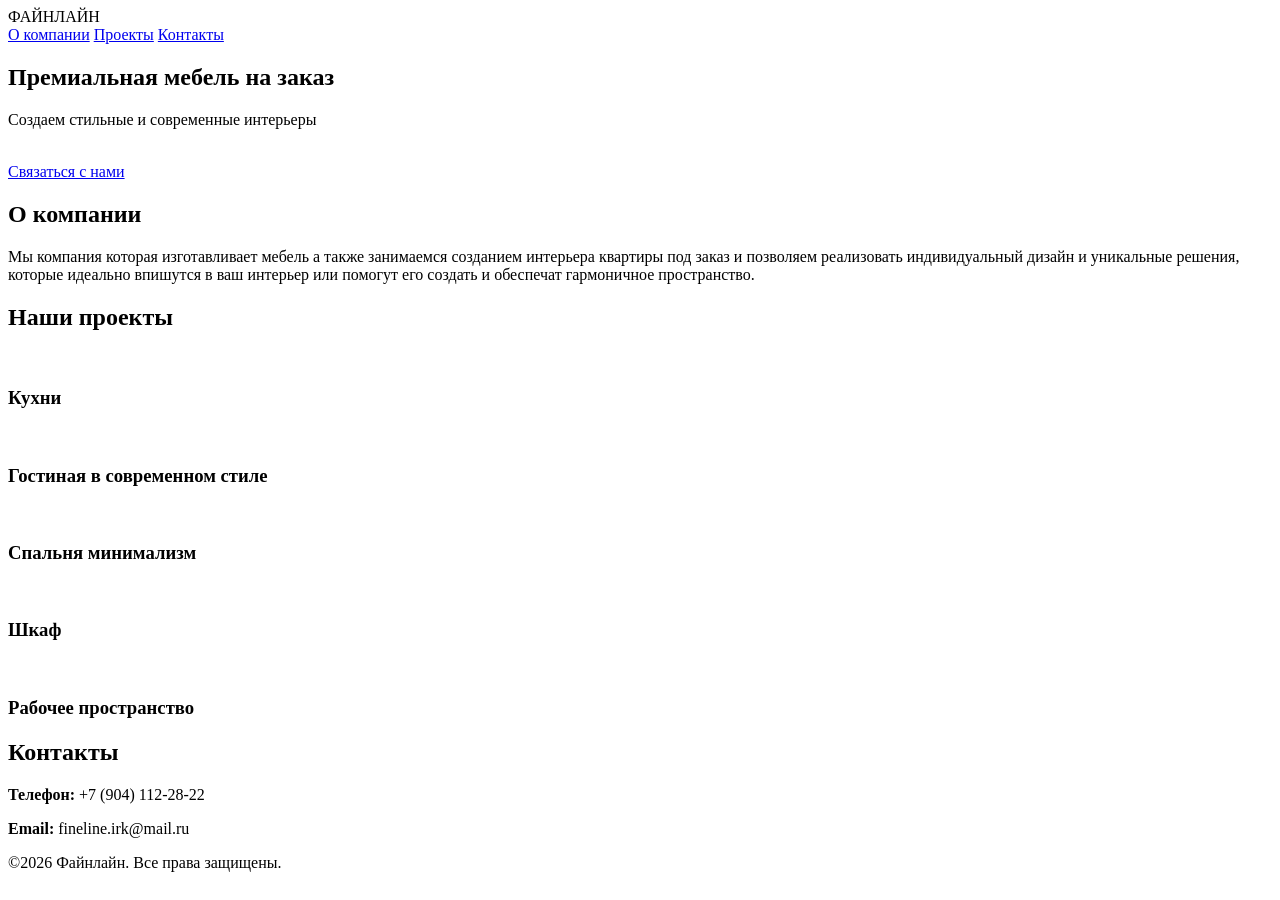
==== index.html @ b8c41913 "Add files via upload" ====
<!DOCTYPE html>
<html lang="ru">
<head>
  <meta charset="UTF-8">
  <meta name="viewport" content="width=device-width, initial-scale=1.0">
  <title>Файнлайн</title>

  <link rel="stylesheet" href="style.css">

  <!-- Иконки соцсетей -->
  <link rel="stylesheet" href="https://cdnjs.cloudflare.com/ajax/libs/font-awesome/6.5.0/css/all.min.css">
</head>
<body>

<!-- HEADER -->
<header class="header">
  <div class="container header-container">
    <div class="logo">ФАЙНЛАЙН</div>

    <nav class="nav" id="nav">
      <a href="#about">О компании</a>
      <a href="#projects">Проекты</a>
      <a href="#contacts">Контакты</a>
    </nav>

    <div class="burger" id="burger">
      <span></span>
      <span></span>
      <span></span>
    </div>
  </div>
</header>

<!-- HERO -->
<section class="hero">
  <div class="overlay"></div>
  <div class="hero-content container">
    <h1>Премиальная мебель на заказ</h1>
    <p>Создаем стильные и современные интерьеры</p> <br>
    <a href="#contacts" class="btn">Связаться с нами</a>
  </div>
</section>

<!-- ABOUT -->
<section id="about" class="section about reveal">
  <div class="container">
    <h2>О компании</h2>

    <div class="about-text">
      <p>
        Мы компания которая изготавливает мебель а также занимаемся созданием интерьера квартиры  под заказ и позволяем реализовать индивидуальный дизайн и уникальные решения, которые идеально впишутся в ваш интерьер или помогут его создать и обеспечат гармоничное пространство.
      </p>

    </div>
  </div>
</section>

<!-- PROJECTS -->
<section id="projects" class="section projects reveal">
  <div class="container">
    <h2>Наши проекты</h2>

    <div class="projects-grid">

      <div class="project-card" data-gallery="kitchen">
        <img src="img/photo_2026-02-28_16-57-10.jpg" alt="">
        <h3>Кухни</h3>
      </div>

      <div class="project-card" data-gallery="livingroom">
        <img src="img/photo_2026-02-28_17-17-15.jpg" alt="">
        <h3>Гостиная в современном стиле</h3>
      </div>

      <div class="project-card" data-gallery="bedroom">
        <img src="img/photo_2026-02-28_17-24-53.jpg" alt="">
        <h3>Спальня минимализм</h3>
      </div>

      <div class="project-card" data-gallery="wardrobe">
        <img src="img/photo_2026-02-28_14-47-48.jpg" alt="">
        <h3>Шкаф</h3>
      </div>
        
      <div class="project-card" data-gallery="bathroom">
        <img src="img/photo_2026-02-28_17-22-26.jpg" alt="">
        <h3>Рабочее пространство</h3>
      </div>

    </div>
  </div>
</section>

<!-- CONTACTS -->
<section id="contacts" class="section contacts reveal">
  <div class="container">
    <h2>Контакты</h2>

    <div class="contacts-info">
      <p><strong>Телефон:</strong> +7 (904) 112-28-22</p>
      <p><strong>Email:</strong> fineline.irk@mail.ru</p>
    </div>
  </div>
</section>

<footer class="footer">
  <p>©2026 Файнлайн. Все права защищены.</p>
</footer>
<script src="script.js"></script>
</body>
</html>
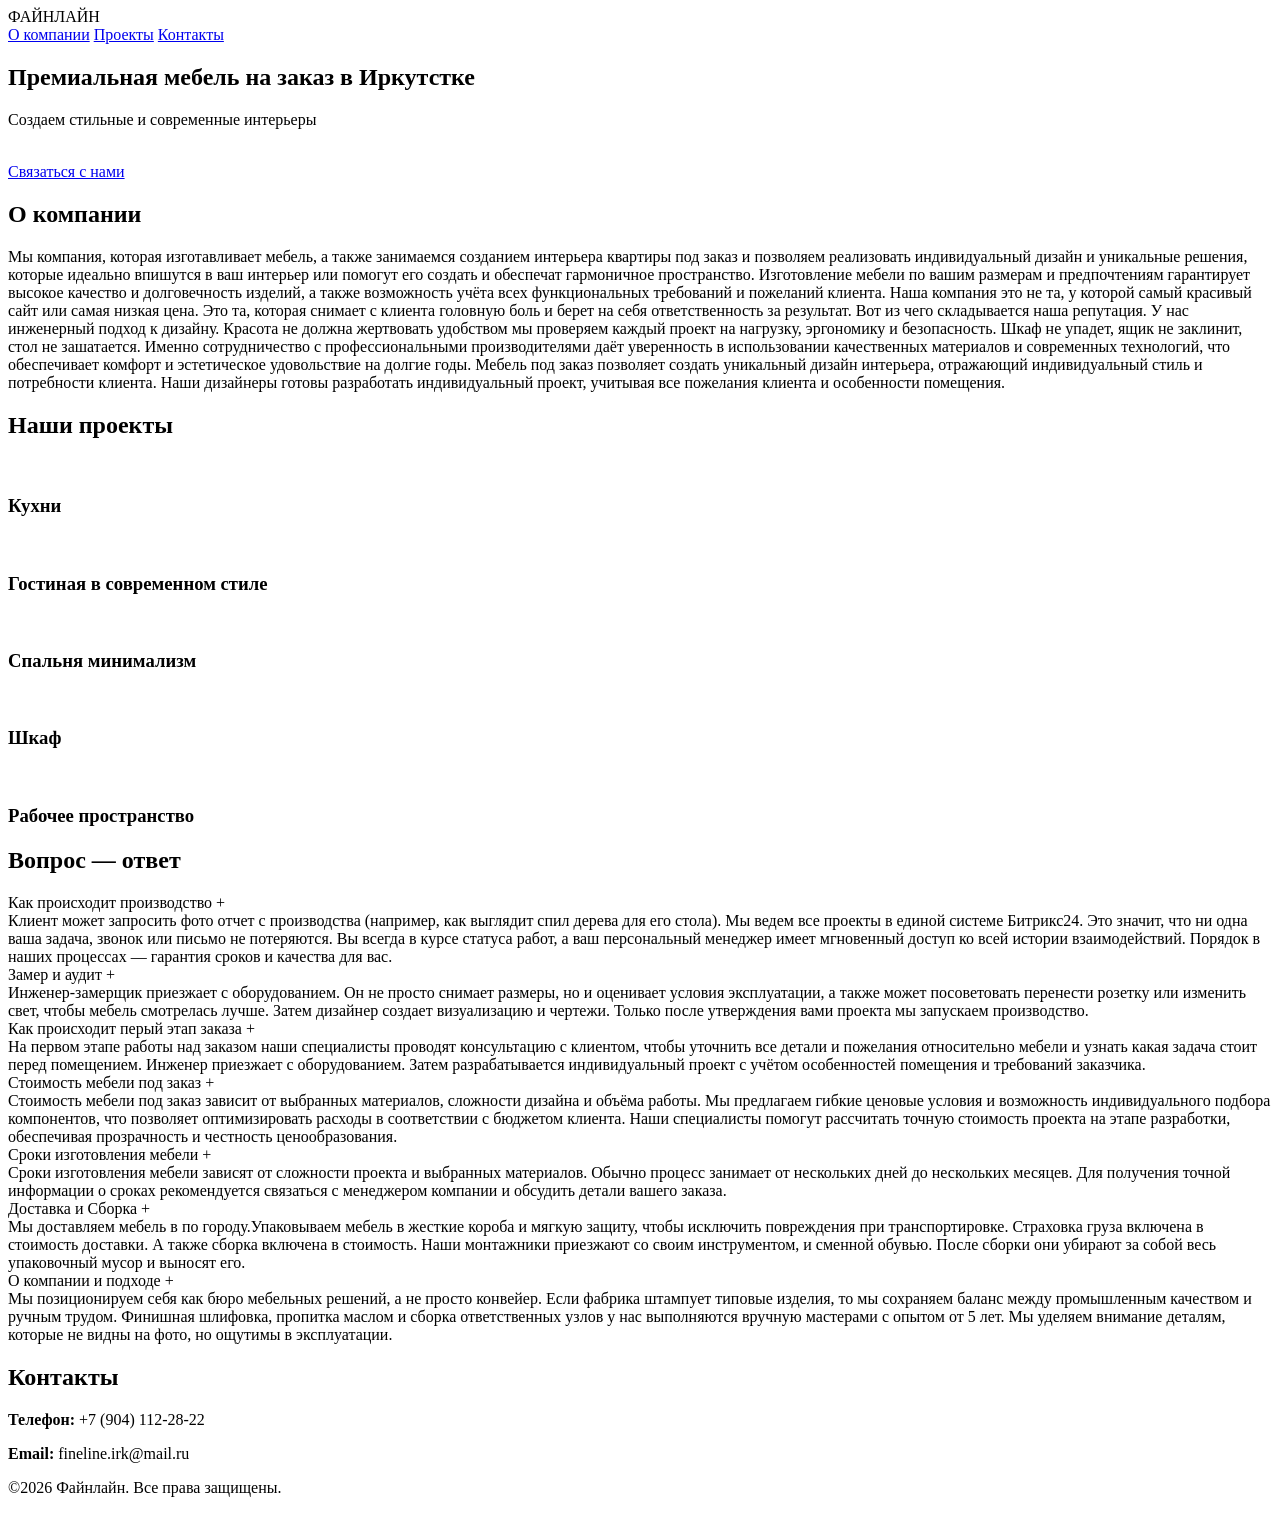
==== commit b15485b1: "Add files via upload" ====
--- a/index.html
+++ b/index.html
@@ -35,7 +35,7 @@
 <section class="hero">
   <div class="overlay"></div>
   <div class="hero-content container">
-    <h1>Премиальная мебель на заказ</h1>
+    <h1>Премиальная мебель на заказ в Иркутстке</h1>
     <p>Создаем стильные и современные интерьеры</p> <br>
     <a href="#contacts" class="btn">Связаться с нами</a>
   </div>
@@ -48,7 +48,12 @@
 
     <div class="about-text">
       <p>
-        Мы компания которая изготавливает мебель а также занимаемся созданием интерьера квартиры  под заказ и позволяем реализовать индивидуальный дизайн и уникальные решения, которые идеально впишутся в ваш интерьер или помогут его создать и обеспечат гармоничное пространство.
+        Мы компания, которая изготавливает мебель, а также занимаемся созданием интерьера квартиры под заказ и позволяем реализовать индивидуальный дизайн и уникальные решения, которые идеально впишутся в ваш интерьер или помогут его создать и обеспечат гармоничное пространство. Изготовление мебели по вашим размерам и предпочтениям гарантирует высокое качество и долговечность изделий, а также возможность учёта всех функциональных требований и пожеланий клиента.
+Наша компания это не та, у которой самый красивый сайт или самая низкая цена. Это та, которая снимает с клиента головную боль и берет на себя ответственность за результат. Вот из чего складывается наша репутация. У нас инженерный подход к дизайну. Красота не должна жертвовать удобством мы проверяем каждый проект на нагрузку, эргономику и безопасность. Шкаф не упадет, ящик не заклинит, стол не зашатается.
+Именно сотрудничество с профессиональными производителями даёт уверенность в использовании качественных материалов и современных технологий, что обеспечивает комфорт и эстетическое удовольствие на долгие годы.
+Мебель под заказ позволяет создать уникальный дизайн интерьера, отражающий индивидуальный стиль и потребности клиента.
+Наши дизайнеры готовы разработать индивидуальный проект, учитывая все пожелания клиента и особенности помещения.
+
       </p>
 
     </div>
@@ -91,6 +96,87 @@
   </div>
 </section>
 
+<!-- FAQ -->
+<section id="faq" class="section faq reveal">
+  <div class="container">
+    <h2>Вопрос — ответ</h2>
+
+    <div class="faq-item">
+      <div class="faq-question">
+        Как происходит производство
+        <span>+</span>
+      </div>
+      <div class="faq-answer">
+      Клиент может запросить фото отчет с производства (например, как выглядит спил дерева для его стола). Мы ведем все проекты в единой системе Битрикс24. Это значит, что ни одна ваша задача, звонок или письмо не потеряются. Вы всегда в курсе статуса работ, а ваш персональный менеджер имеет мгновенный доступ ко всей истории взаимодействий. Порядок в наших процессах — гарантия сроков и качества для вас.
+      </div>
+    </div>
+
+    <div class="faq-item">
+      <div class="faq-question">
+        Замер и аудит
+        <span>+</span>
+      </div>
+      <div class="faq-answer">
+        Инженер-замерщик приезжает с оборудованием. Он не просто снимает размеры, но и оценивает условия эксплуатации, а также может посоветовать перенести розетку или изменить свет, чтобы мебель смотрелась лучше. Затем дизайнер создает визуализацию и чертежи. Только после утверждения вами проекта мы запускаем производство.
+      </div>
+    </div>
+
+    <div class="faq-item">
+      <div class="faq-question">
+        Как происходит перый этап заказа
+        <span>+</span>
+      </div>
+      <div class="faq-answer">
+        На первом этапе работы над заказом наши специалисты проводят консультацию с клиентом, чтобы уточнить все детали и пожелания относительно мебели и узнать какая задача стоит перед помещением. Инженер приезжает с оборудованием. Затем разрабатывается индивидуальный проект с учётом особенностей помещения и требований заказчика.
+      </div>
+    </div>
+
+    <div class="faq-item">
+      <div class="faq-question">
+        Стоимость мебели под заказ
+        <span>+</span>
+      </div>
+      <div class="faq-answer">
+       Стоимость мебели под заказ зависит от выбранных материалов, сложности дизайна и объёма работы. Мы предлагаем гибкие ценовые условия и возможность индивидуального подбора компонентов, что позволяет оптимизировать расходы в соответствии с бюджетом клиента.
+Наши специалисты помогут рассчитать точную стоимость проекта на этапе разработки, обеспечивая прозрачность и честность ценообразования.
+
+      </div>
+    </div>
+
+    <div class="faq-item">
+      <div class="faq-question">
+        Сроки изготовления мебели
+        <span>+</span>
+      </div>
+      <div class="faq-answer">
+       Сроки изготовления мебели зависят от сложности проекта и выбранных материалов. Обычно процесс занимает от нескольких дней до нескольких месяцев.
+Для получения точной информации о сроках рекомендуется связаться с менеджером компании и обсудить детали вашего заказа.
+      </div>
+    </div>
+
+    <div class="faq-item">
+      <div class="faq-question">
+        Доставка и Сборка
+        <span>+</span>
+      </div>
+      <div class="faq-answer">
+        Мы доставляем мебель в по городу.Упаковываем мебель в жесткие короба и мягкую защиту, чтобы исключить повреждения при транспортировке. Страховка груза включена в стоимость доставки. А также сборка включена в стоимость. Наши монтажники приезжают со своим инструментом, и сменной обувью. После сборки они убирают за собой весь упаковочный мусор и выносят его.
+      </div>
+    </div>
+
+    <div class="faq-item">
+      <div class="faq-question">
+        О компании и подходе
+        <span>+</span>
+      </div>
+      <div class="faq-answer">
+        Мы позиционируем себя как бюро мебельных решений, а не просто конвейер. Если фабрика штампует типовые изделия, то мы сохраняем баланс между промышленным качеством и ручным трудом. Финишная шлифовка, пропитка маслом и сборка ответственных узлов у нас выполняются вручную мастерами с опытом от 5 лет. Мы уделяем внимание деталям, которые не видны на фото, но ощутимы в эксплуатации.
+      </div>
+    </div>
+
+  </div>
+</section>
+
 <!-- CONTACTS -->
 <section id="contacts" class="section contacts reveal">
   <div class="container">
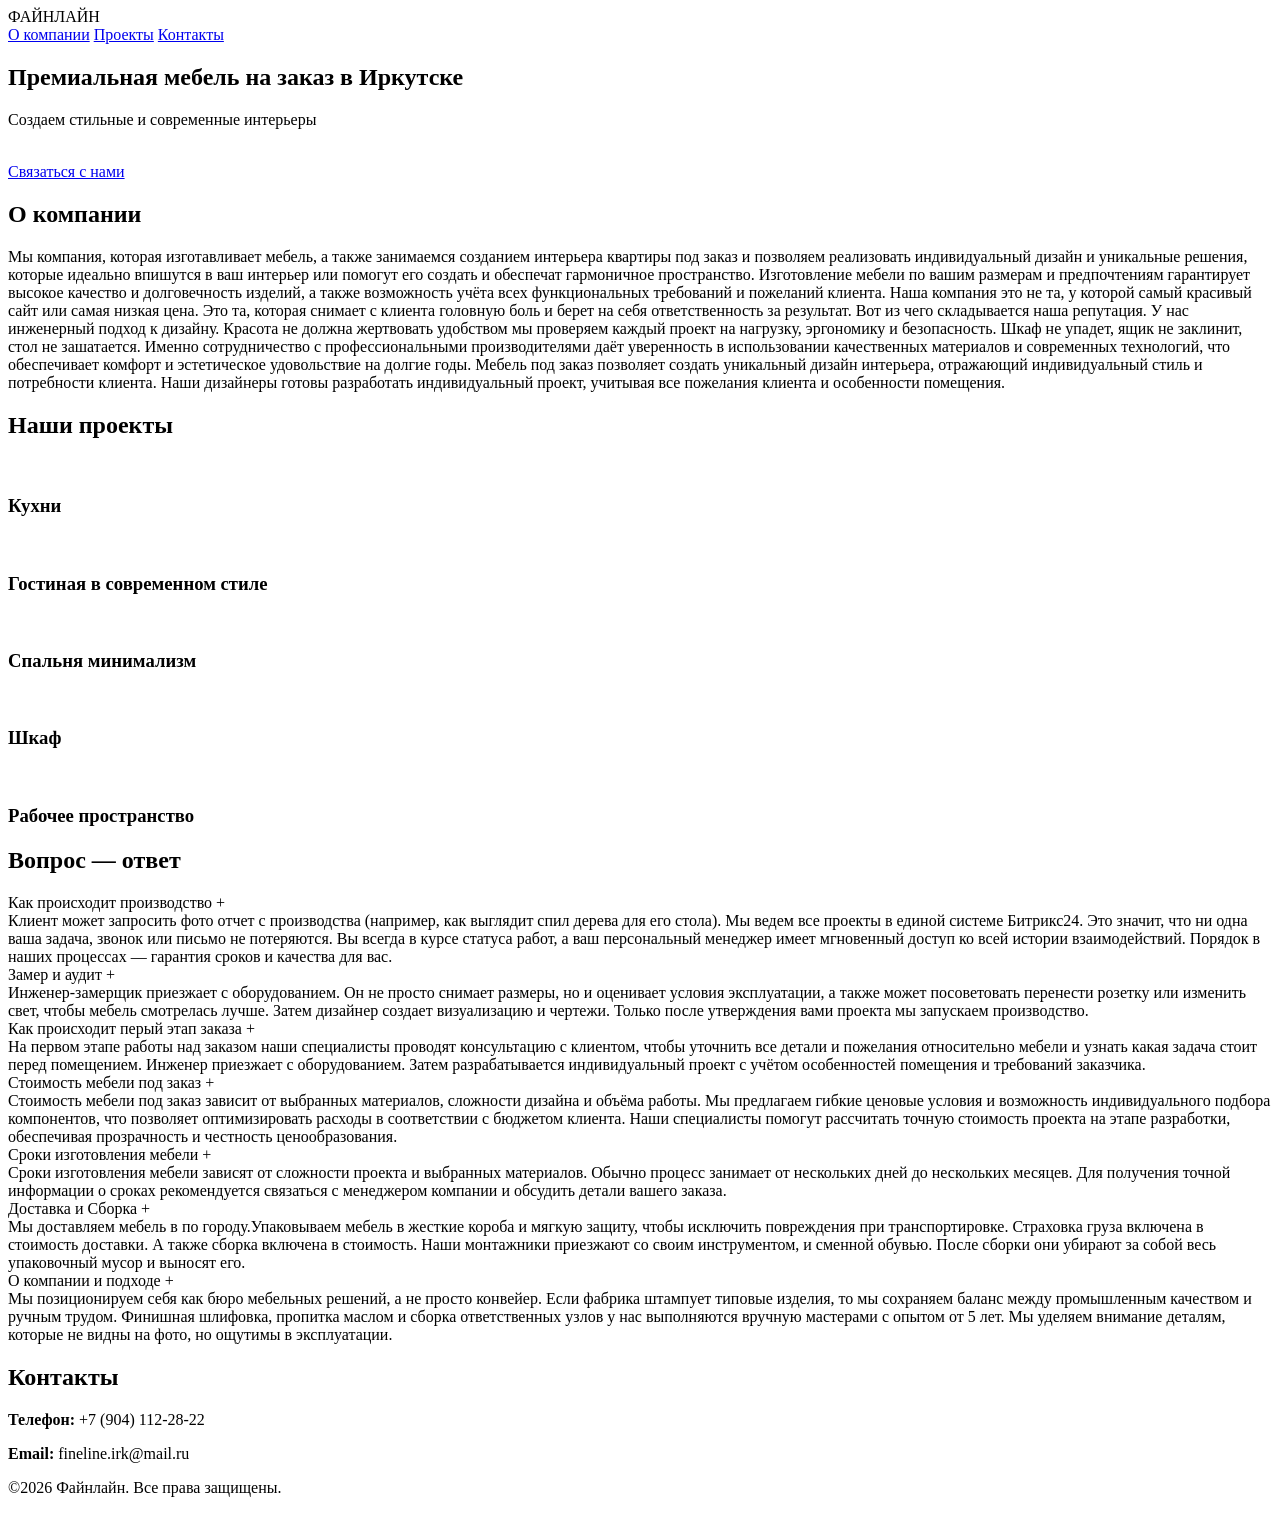
==== commit c6771a82: "Update index.html" ====
--- a/index.html
+++ b/index.html
@@ -35,7 +35,7 @@
 <section class="hero">
   <div class="overlay"></div>
   <div class="hero-content container">
-    <h1>Премиальная мебель на заказ в Иркутстке</h1>
+    <h1>Премиальная мебель на заказ в Иркутске</h1>
     <p>Создаем стильные и современные интерьеры</p> <br>
     <a href="#contacts" class="btn">Связаться с нами</a>
   </div>
@@ -194,4 +194,5 @@
 </footer>
 <script src="script.js"></script>
 </body>
-</html>+
+</html>
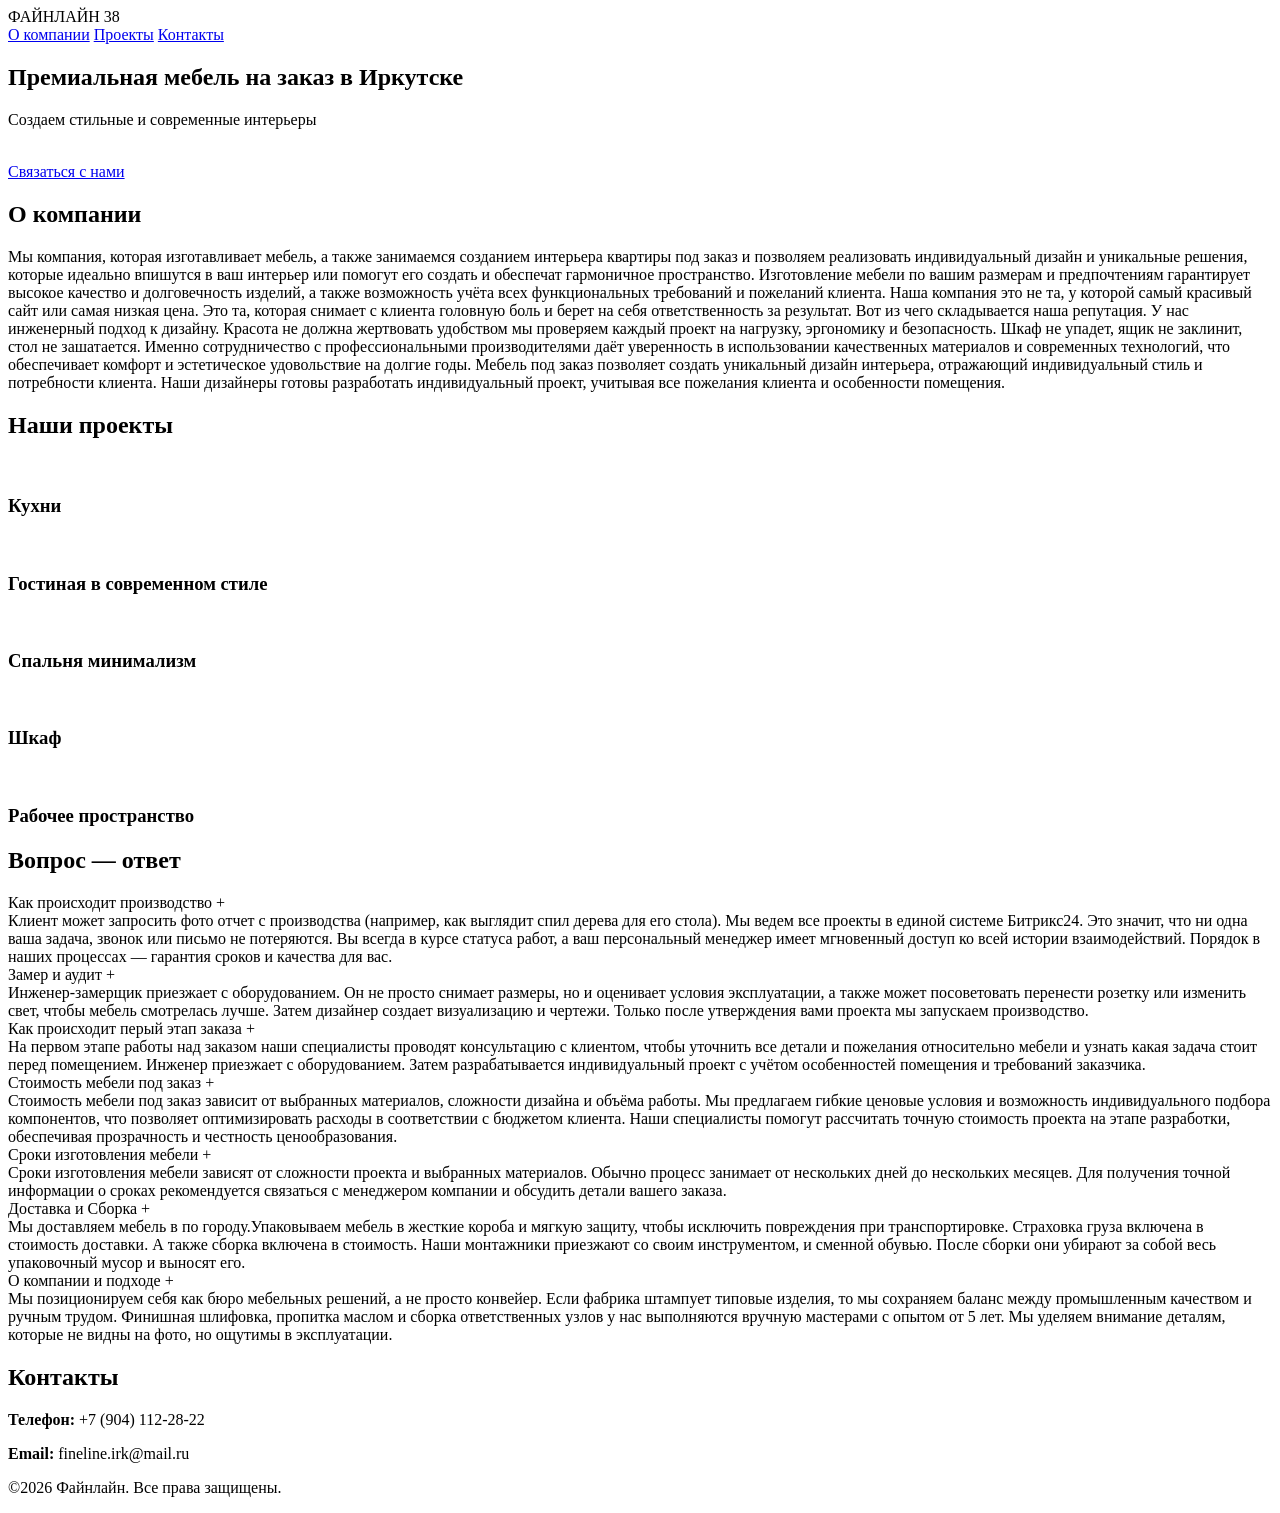
==== commit 3dfa94b6: "Update index.html" ====
--- a/index.html
+++ b/index.html
@@ -15,7 +15,7 @@
 <!-- HEADER -->
 <header class="header">
   <div class="container header-container">
-    <div class="logo">ФАЙНЛАЙН</div>
+    <div class="logo">ФАЙНЛАЙН 38</div>
 
     <nav class="nav" id="nav">
       <a href="#about">О компании</a>
@@ -196,3 +196,4 @@
 </body>
 
 </html>
+
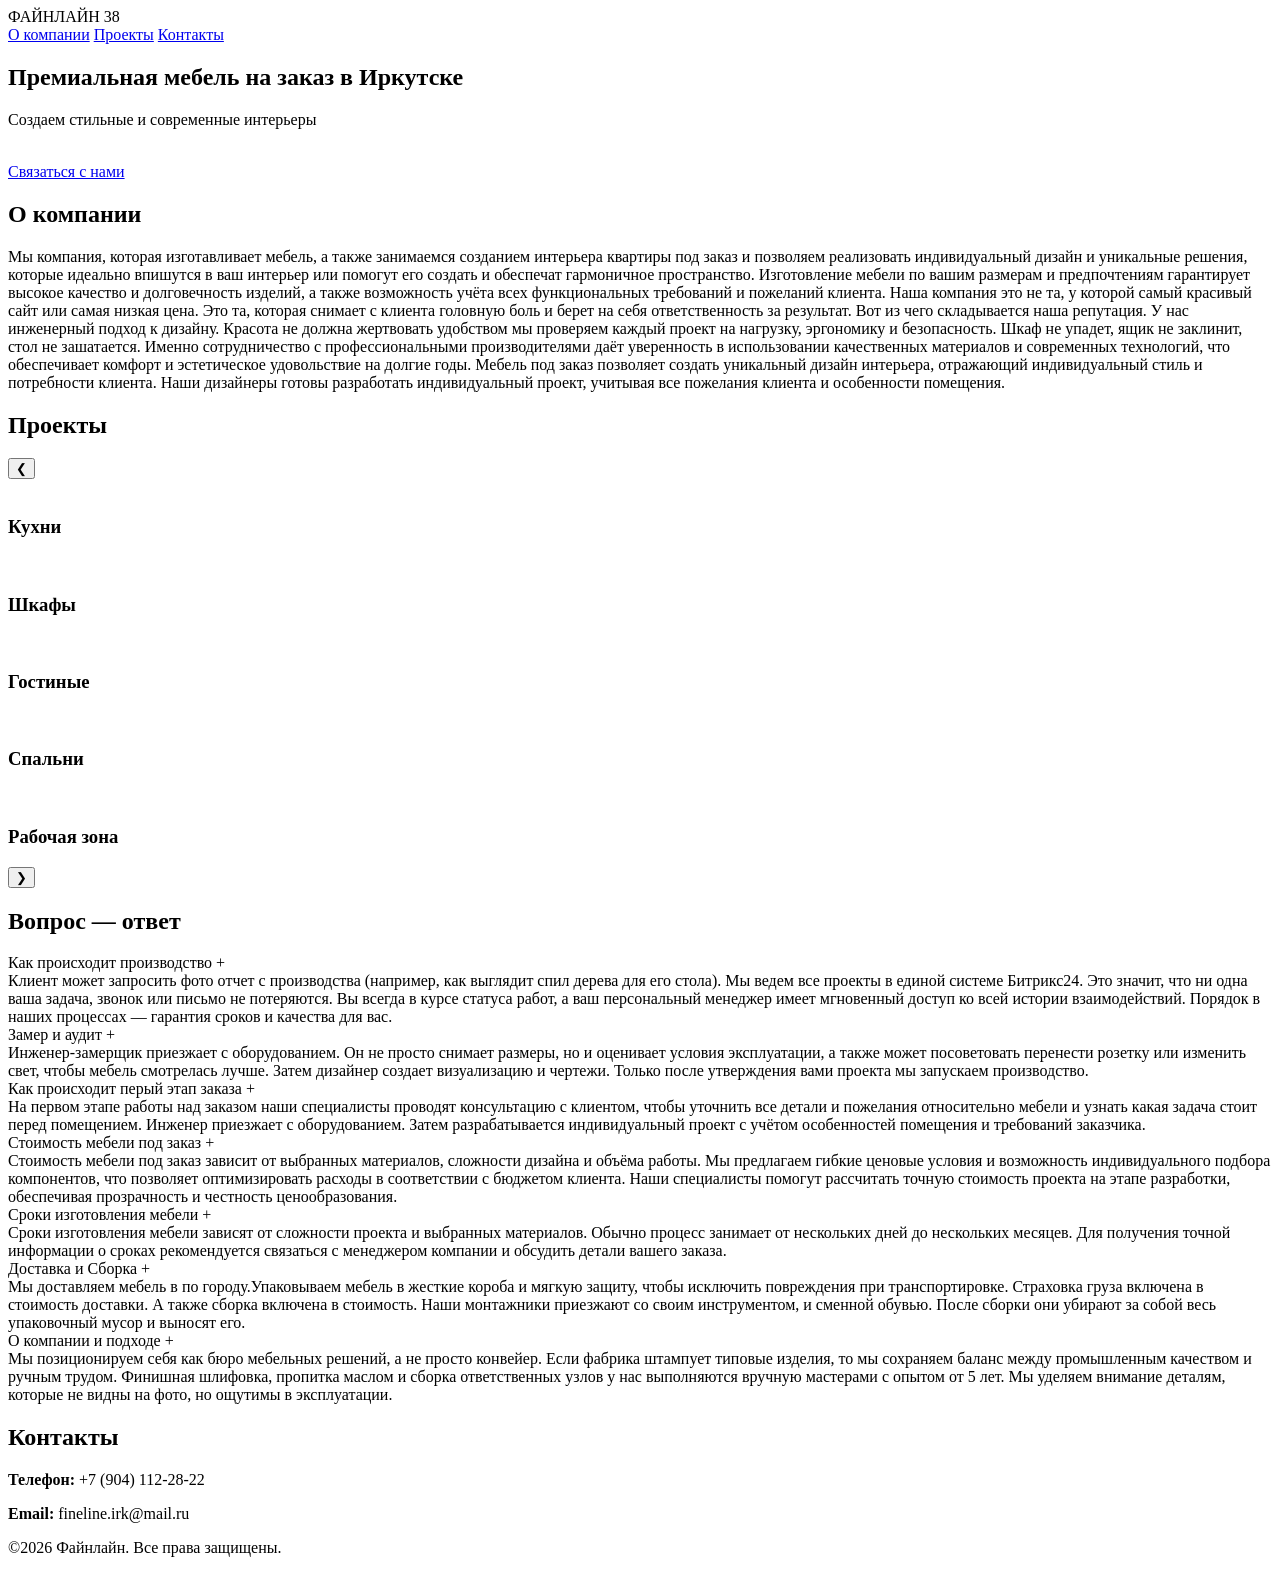
==== commit 7bcf94b7: "Update index.html" ====
--- a/index.html
+++ b/index.html
@@ -61,38 +61,52 @@
 </section>
 
 <!-- PROJECTS -->
-<section id="projects" class="section projects reveal">
-  <div class="container">
-    <h2>Наши проекты</h2>
-
-    <div class="projects-grid">
-
-      <div class="project-card" data-gallery="kitchen">
-        <img src="img/photo_2026-02-28_16-57-10.jpg" alt="">
-        <h3>Кухни</h3>
-      </div>
-
-      <div class="project-card" data-gallery="livingroom">
-        <img src="img/photo_2026-02-28_17-17-15.jpg" alt="">
-        <h3>Гостиная в современном стиле</h3>
-      </div>
-
-      <div class="project-card" data-gallery="bedroom">
-        <img src="img/photo_2026-02-28_17-24-53.jpg" alt="">
-        <h3>Спальня минимализм</h3>
-      </div>
-
-      <div class="project-card" data-gallery="wardrobe">
-        <img src="img/photo_2026-02-28_14-47-48.jpg" alt="">
-        <h3>Шкаф</h3>
-      </div>
-        
-      <div class="project-card" data-gallery="bathroom">
-        <img src="img/photo_2026-02-28_17-22-26.jpg" alt="">
-        <h3>Рабочее пространство</h3>
-      </div>
-
-    </div>
+<section class="section projects">
+  <div class="container">
+    <h2>Проекты</h2>
+
+    <div class="slider">
+
+      <button class="arrow left">&#10094;</button>
+
+      <div class="slides">
+
+        <!-- СЛАЙД 1 -->
+        <div class="slide active">
+          <img src="img/photo_2026-02-28_16-57-10.jpg" alt="">
+          <h3>Кухни</h3>
+        </div>
+
+        <!-- СЛАЙД 2 -->
+        <div class="slide">
+          <img src="img/photo_2026-02-28_14-47-48.jpg" alt="">
+          <h3>Шкафы</h3>
+        </div>
+
+        <!-- СЛАЙД 3 -->
+        <div class="slide">
+          <img src="img/photo_2026-02-28_17-17-15.jpg" alt="">
+          <h3>Гостиные</h3>
+        </div>
+
+        <!-- СЛАЙД 4 -->
+        <div class="slide">
+          <img src="img/photo_2026-02-28_17-24-53.jpg" alt="">
+          <h3>Спальни</h3>
+        </div>
+
+        <!-- СЛАЙД 5 -->
+        <div class="slide">
+          <img src="img/photo_2026-02-28_17-22-26.jpg" alt="">
+          <h3>Рабочая зона</h3>
+        </div>
+
+      </div>
+
+      <button class="arrow right">&#10095;</button>
+
+    </div>
+
   </div>
 </section>
 
@@ -197,3 +211,4 @@
 
 </html>
 
+
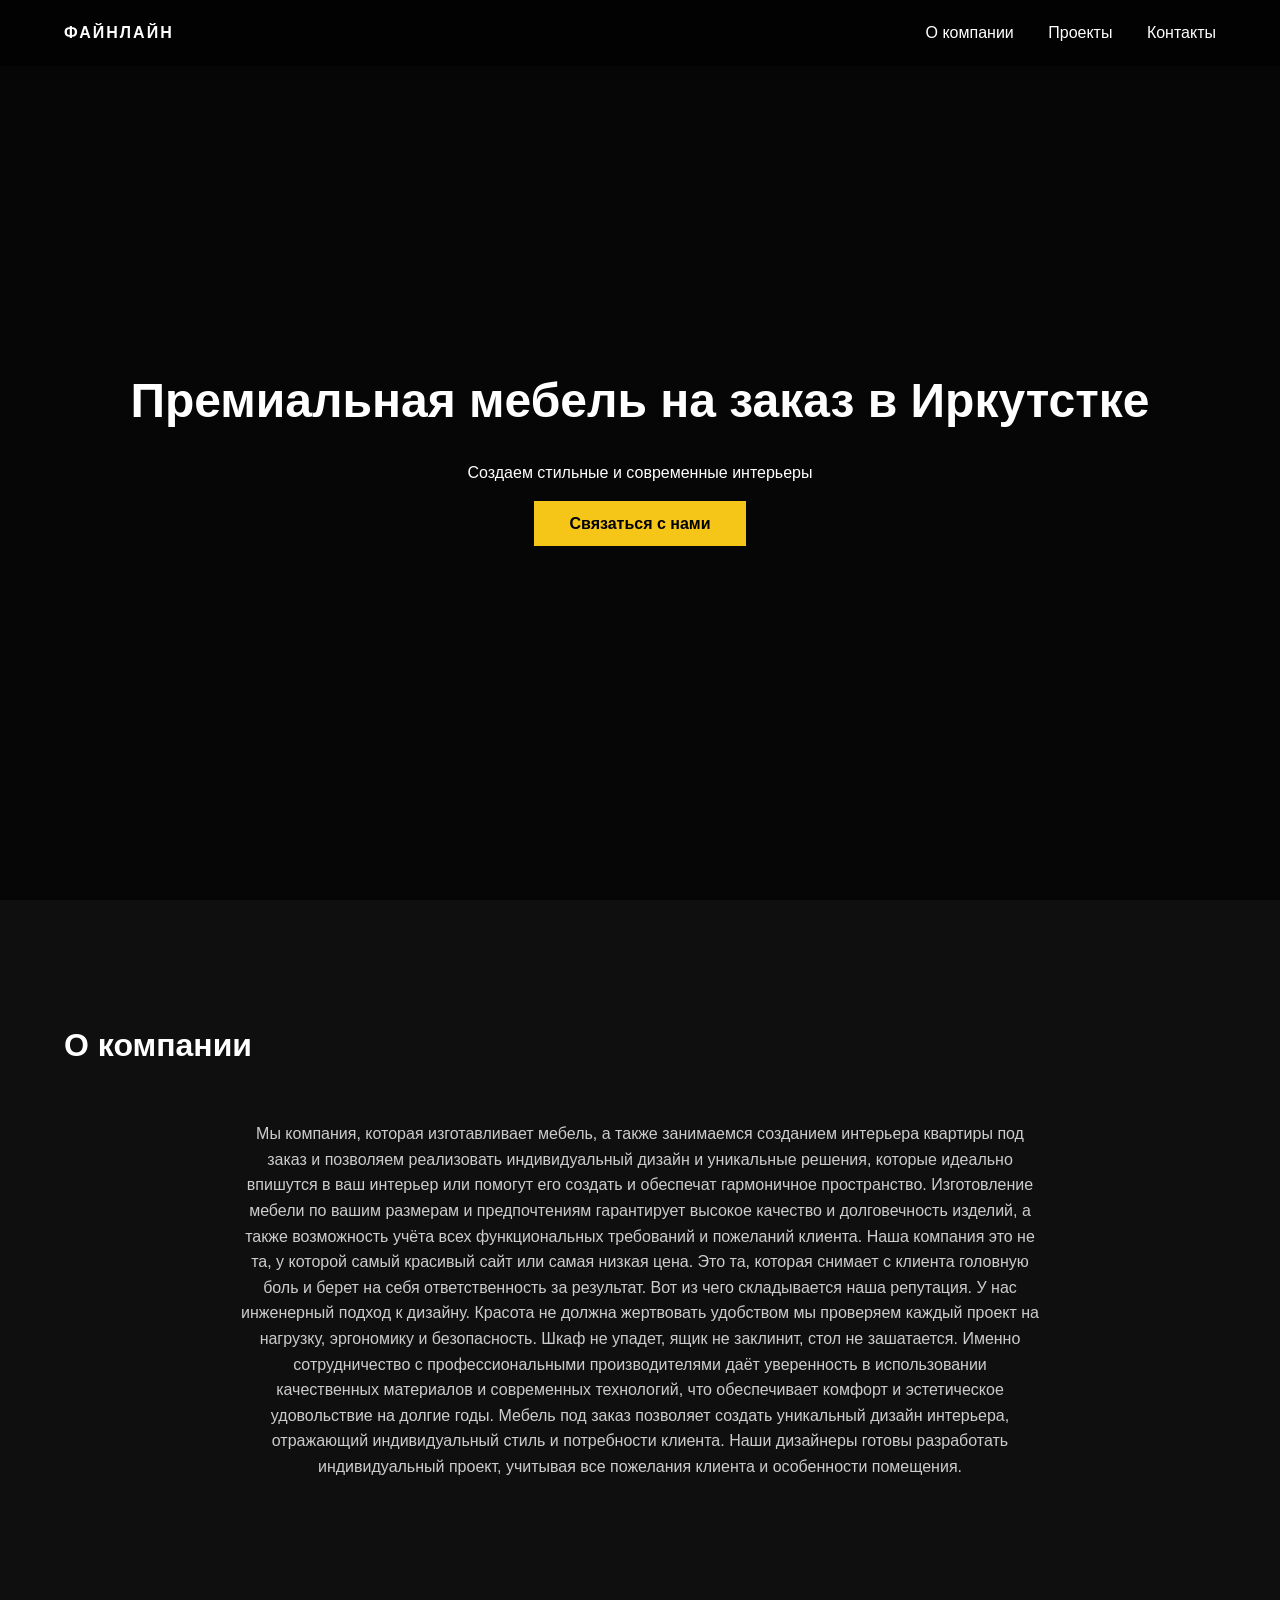
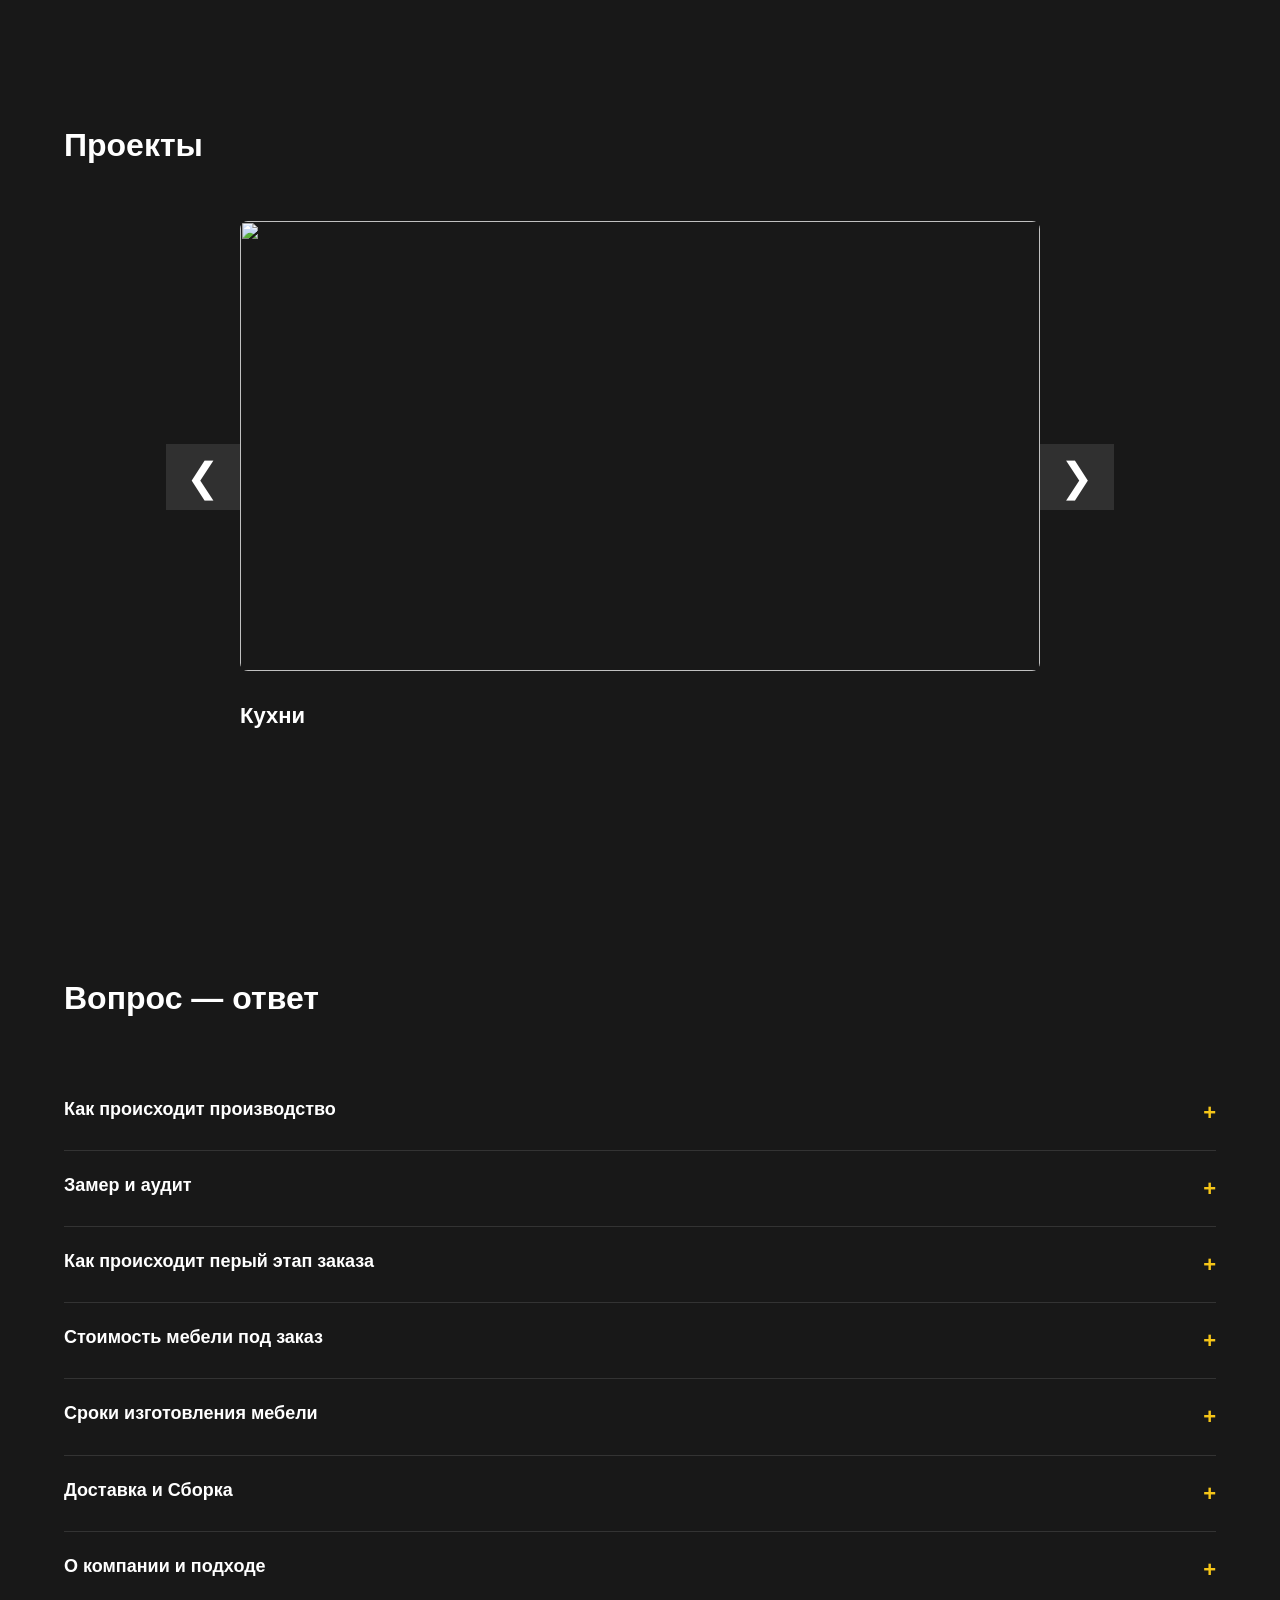
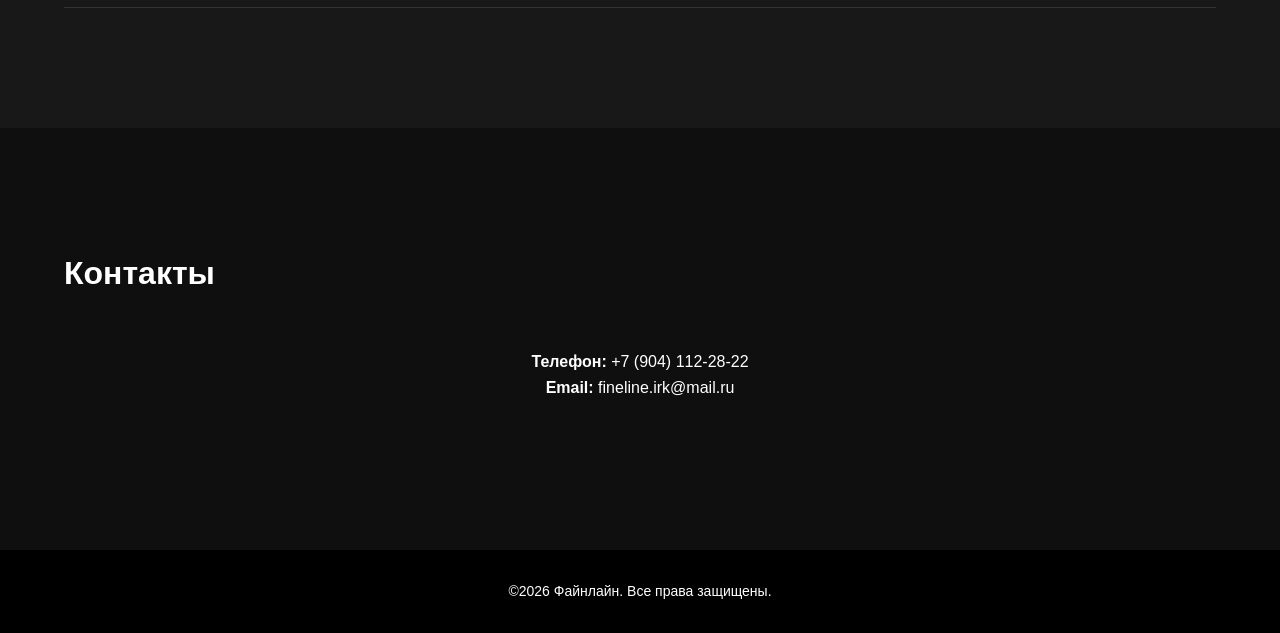
==== commit 12339000: "Add files via upload" ====
--- a/index.html
+++ b/index.html
@@ -15,7 +15,7 @@
 <!-- HEADER -->
 <header class="header">
   <div class="container header-container">
-    <div class="logo">ФАЙНЛАЙН 38</div>
+    <div class="logo">ФАЙНЛАЙН</div>
 
     <nav class="nav" id="nav">
       <a href="#about">О компании</a>
@@ -35,7 +35,7 @@
 <section class="hero">
   <div class="overlay"></div>
   <div class="hero-content container">
-    <h1>Премиальная мебель на заказ в Иркутске</h1>
+    <h1>Премиальная мебель на заказ в Иркутстке</h1>
     <p>Создаем стильные и современные интерьеры</p> <br>
     <a href="#contacts" class="btn">Связаться с нами</a>
   </div>
@@ -208,7 +208,4 @@
 </footer>
 <script src="script.js"></script>
 </body>
-
-</html>
-
-
+</html>
--- a/style.css
+++ b/style.css
@@ -0,0 +1,410 @@
+* {
+  margin: 0;
+  padding: 0;
+  box-sizing: border-box;
+}
+
+body {
+  font-family: Arial, sans-serif;
+  background: #0f0f0f;
+  color: #fff;
+  line-height: 1.6;
+}
+
+.container {
+  width: 90%;
+  max-width: 1200px;
+  margin: auto;
+}
+
+.section {
+  padding: 120px 0;
+}
+
+h2 {
+  margin-bottom: 50px;
+  font-size: 32px;
+}
+
+.slider {
+  position: relative;
+  display: flex;
+  align-items: center;
+  justify-content: center;
+}
+
+.slides {
+  width: 100%;
+  max-width: 800px;
+  overflow: hidden;
+  position: relative;
+}
+
+.slide {
+  display: none;
+  animation: fade 0.5s ease;
+}
+
+.slide.active {
+  display: block;
+}
+
+.slide img {
+  width: 100%;
+  height: 450px;
+  object-fit: cover;
+  border-radius: 8px;
+}
+
+.slide h3 {
+  margin-top: 20px;
+  font-size: 22px;
+}
+
+/* СТРЕЛКИ */
+
+.arrow {
+  background: rgba(255,255,255,0.1);
+  border: none;
+  color: white;
+  font-size: 40px;
+  cursor: pointer;
+  padding: 10px 20px;
+  transition: 0.3s;
+}
+
+.arrow:hover {
+  background: rgba(255,255,255,0.3);
+}
+
+/* АНИМАЦИЯ */
+
+@keyframes fade {
+  from { opacity: 0; }
+  to { opacity: 1; }
+}
+
+/* АДАПТИВ */
+
+@media(max-width: 768px) {
+  .slide img {
+    height: 300px;
+  }
+}
+
+/* HEADER */
+
+.header {
+  position: fixed;
+  width: 100%;
+  padding: 20px 0;
+  background: rgba(0,0,0,0.6);
+  backdrop-filter: blur(12px);
+  z-index: 1000;
+}
+
+.header-container {
+  display: flex;
+  justify-content: space-between;
+  align-items: center;
+}
+
+.logo {
+  font-weight: bold;
+  letter-spacing: 2px;
+}
+
+.nav a {
+  color: white;
+  text-decoration: none;
+  margin-left: 30px;
+  transition: .3s;
+}
+
+.nav a:hover {
+  color: #f5c518;
+}
+
+.burger {
+  display: none;
+  flex-direction: column;
+  cursor: pointer;
+}
+
+.burger span {
+  width: 25px;
+  height: 3px;
+  background: white;
+  margin: 4px 0;
+}
+
+/* HERO */
+
+.hero {
+  height: 100vh;
+  background: url("img/photo-1600585154340-be6161a56a0c.jpg") center/cover no-repeat;
+  display: flex;
+  align-items: center;
+  text-align: center;
+  position: relative;
+}
+
+.overlay {
+  position: absolute;
+  width: 100%;
+  height: 100%;
+  background: rgba(0,0,0,0.6);
+}
+
+.hero-content {
+  position: relative;
+  z-index: 2;
+}
+
+.hero h1 {
+  font-size: 48px;
+  margin-bottom: 20px;
+}
+
+.btn {
+  background: #f5c518;
+  color: black;
+  padding: 14px 35px;
+  text-decoration: none;
+  font-weight: bold;
+  transition: .3s;
+}
+
+.btn:hover {
+  background: #d4aa15;
+}
+
+/* ABOUT */
+
+.about-text {
+  max-width: 800px;
+  margin: auto;
+  text-align: center;
+  color: #ccc;
+}
+
+/* PROJECTS */
+
+.projects {
+  background: #181818;
+}
+
+.projects-grid {
+  display: grid;
+  grid-template-columns: repeat(5, 1fr);
+  gap: 20px;
+}
+
+.project-card {
+  background: #222;
+  overflow: hidden;
+  cursor: pointer;
+  transition: .4s;
+}
+
+.project-card img {
+  width: 100%;
+  height: 200px;
+  object-fit: cover;
+  transition: .4s;
+}
+
+.project-card:hover img {
+  transform: scale(1.1);
+}
+
+.project-card h3 {
+  padding: 15px;
+  font-size: 16px;
+}
+
+/* CONTACTS */
+
+.contacts-info {
+  text-align: center;
+  margin-bottom: 30px;
+}
+
+.socials {
+  text-align: center;
+}
+
+.socials a {
+  color: white;
+  font-size: 24px;
+  margin: 0 15px;
+  transition: .3s;
+}
+
+.socials a:hover {
+  color: #f5c518;
+}
+
+/* FOOTER */
+
+.footer {
+  text-align: center;
+  padding: 30px;
+  background: #000;
+  font-size: 14px;
+}
+
+/* MODAL */
+
+.modal {
+  position: fixed;
+  inset: 0;
+  background: rgba(0,0,0,0.85);
+  display: flex;
+  justify-content: center;
+  align-items: center;
+  opacity: 0;
+  visibility: hidden;
+  transition: .4s;
+  z-index: 2000;
+}
+
+.modal.active {
+  opacity: 1;
+  visibility: visible;
+}
+
+.modal-content {
+  background: #1a1a1a;
+  padding: 30px;
+  max-width: 900px;
+  width: 90%;
+  border-radius: 8px;
+  transform: scale(0.9);
+  transition: .4s;
+  position: relative;
+}
+
+.modal.active .modal-content {
+  transform: scale(1);
+}
+
+.modal-gallery {
+  display: grid;
+  grid-template-columns: repeat(2, 1fr);
+  gap: 15px;
+}
+
+.modal-gallery img {
+  width: 100%;
+  height: 200px;
+  object-fit: cover;
+}
+
+.close {
+  position: absolute;
+  top: 10px;
+  right: 15px;
+  font-size: 28px;
+  cursor: pointer;
+}
+
+/* REVEAL */
+
+.reveal {
+  opacity: 0;
+  transform: translateY(40px);
+  transition: .8s;
+}
+
+.reveal.active {
+  opacity: 1;
+  transform: translateY(0);
+}
+
+/* RESPONSIVE */
+
+@media (max-width: 992px) {
+  .projects-grid {
+    grid-template-columns: repeat(2, 1fr);
+  }
+}
+
+@media (max-width: 768px) {
+
+  .nav {
+    position: fixed;
+    top: 70px;
+    right: -100%;
+    background: #111;
+    width: 250px;
+    height: 100%;
+    flex-direction: column;
+    padding: 30px;
+    transition: .4s;
+  }
+
+  .nav.active {
+    right: 0;
+  }
+
+  .nav a {
+    display: block;
+    margin: 20px 0;
+  }
+
+  .burger {
+    display: flex;
+  }
+
+  .projects-grid {
+    grid-template-columns: 1fr;
+  }
+
+  .hero h1 {
+    font-size: 32px;
+  }
+}
+
+/* FAQ */
+
+.faq {
+  background: #181818;
+}
+
+.faq-item {
+  border-bottom: 1px solid #333;
+  padding: 20px 0;
+  cursor: pointer;
+}
+
+.faq-question {
+  display: flex;
+  justify-content: space-between;
+  font-weight: bold;
+  font-size: 18px;
+  transition: .3s;
+}
+
+.faq-question span {
+  color: #f5c518;
+  font-size: 22px;
+  transition: .3s;
+}
+
+.faq-answer {
+  max-height: 0;
+  overflow: hidden;
+  color: #ccc;
+  transition: .4s ease;
+  margin-top: 0;
+}
+
+.faq-item.active .faq-answer {
+  max-height: 200px;
+  margin-top: 10px;
+}
+
+.faq-item.active .faq-question span {
+  transform: rotate(45deg);
+}
